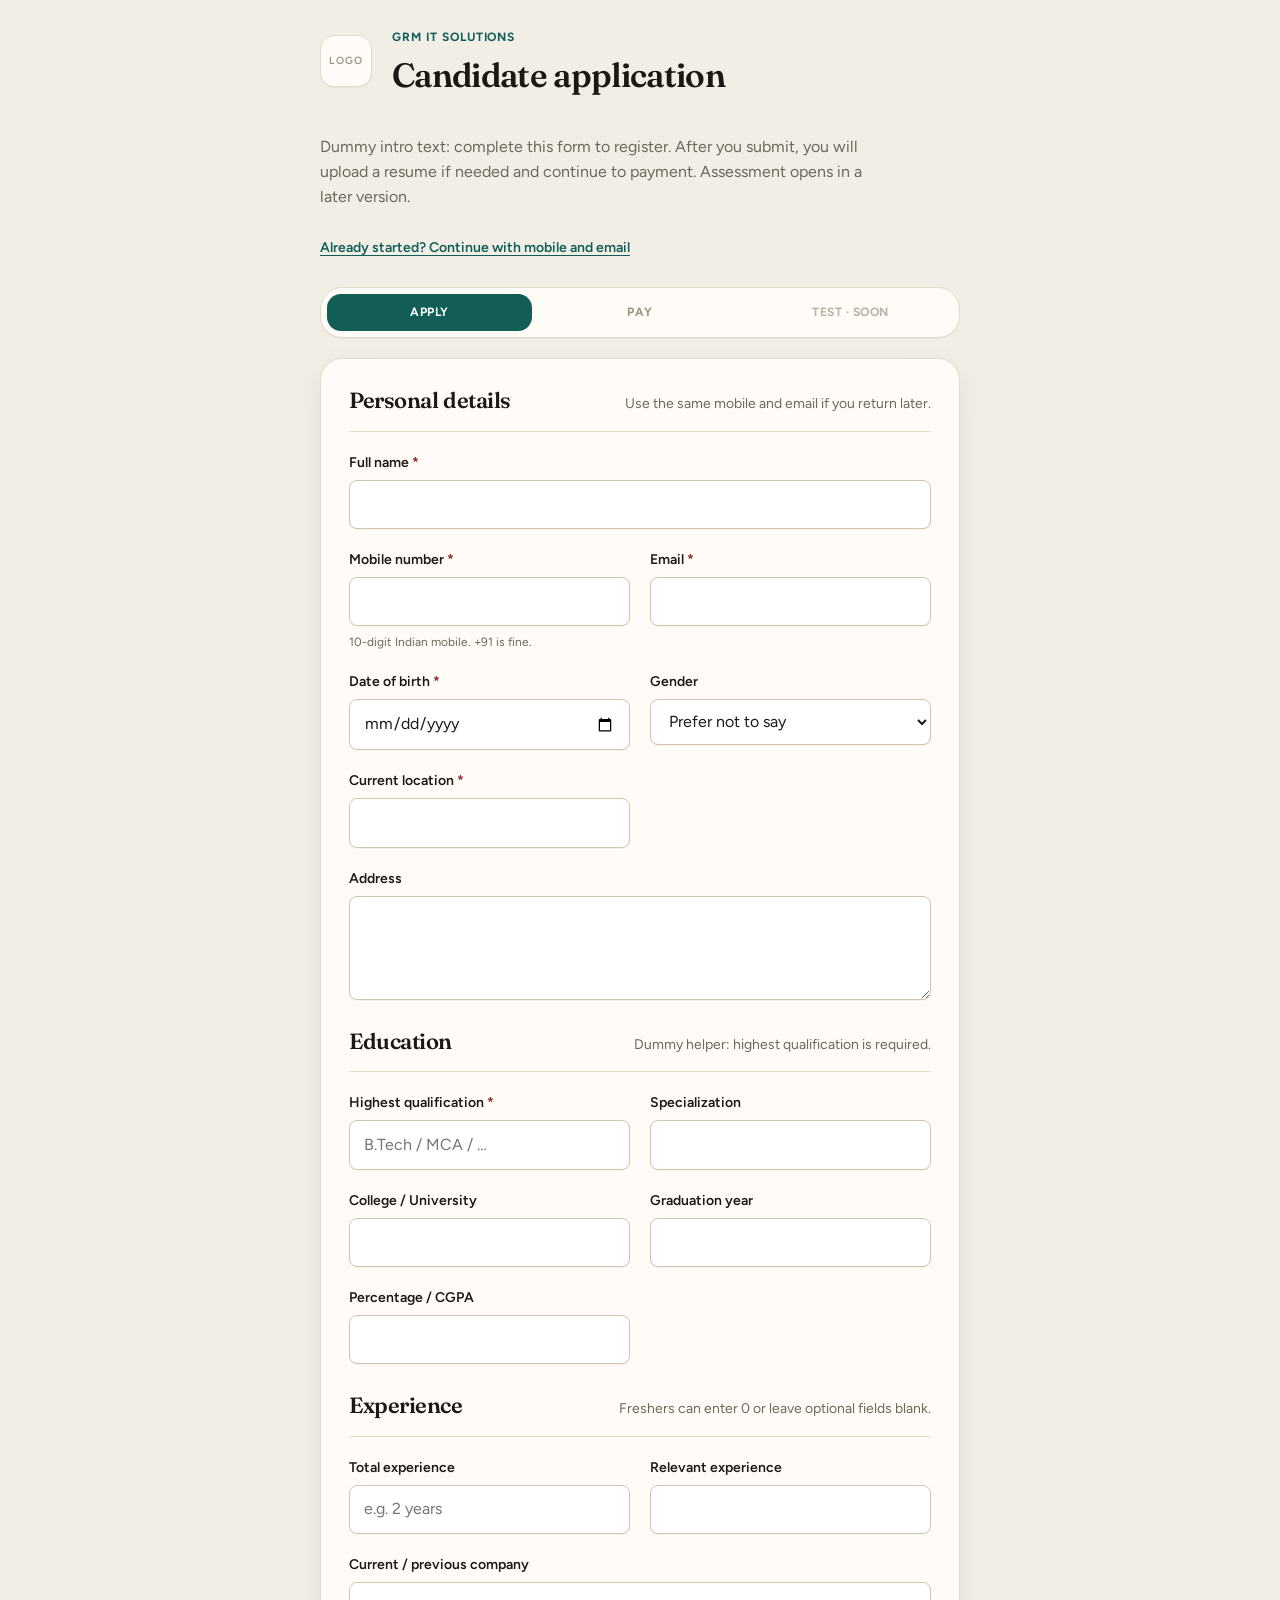
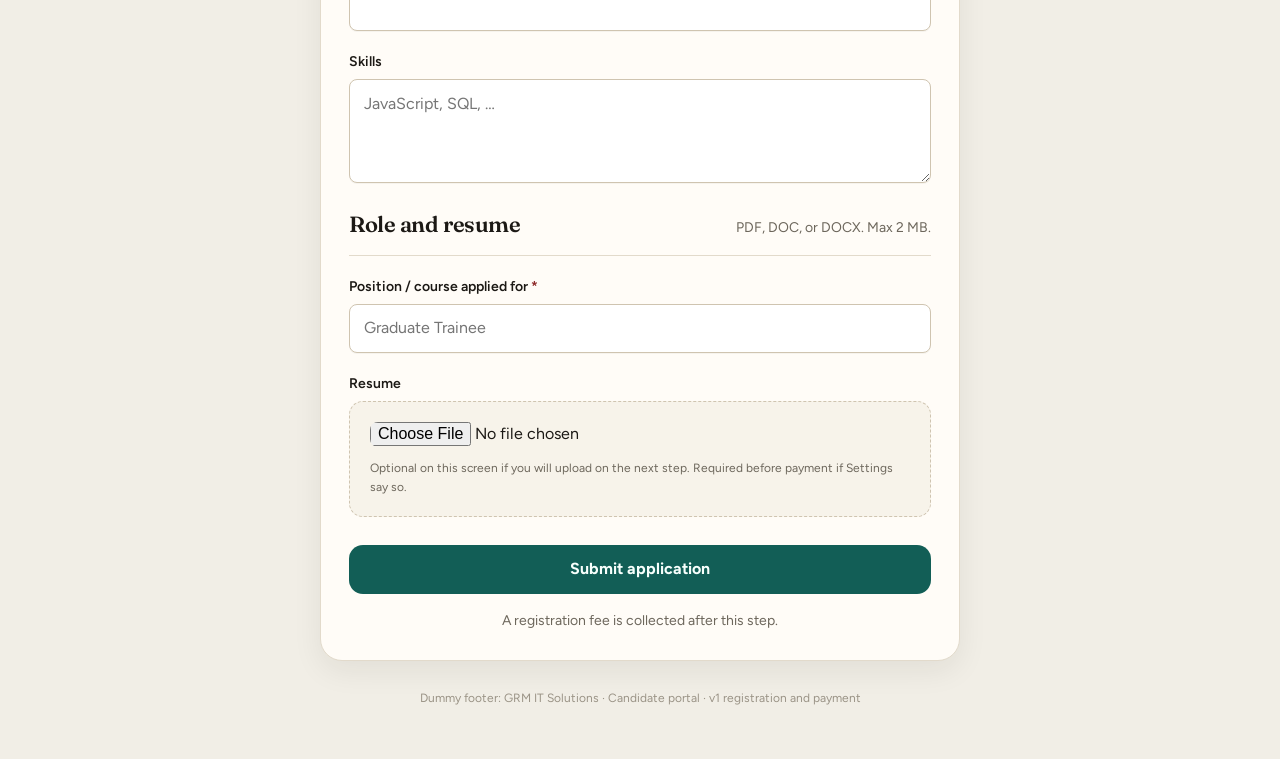
==== index.html @ 45c0b089 "Add GRM candidate portal frontend for apply and payment. Static mobile-first pages talk to the Apps " ====
<!DOCTYPE html>
<html lang="en">
  <head>
    <meta charset="utf-8" />
    <meta name="viewport" content="width=device-width, initial-scale=1, viewport-fit=cover" />
    <title>Candidate application — GRM IT Solutions</title>
    <link rel="stylesheet" href="css/tokens.css" />
    <link rel="stylesheet" href="css/app.css" />
  </head>
  <body>
    <div class="page">
      <header class="top">
        <div class="brand">
          <div class="logo-slot" aria-label="Company logo placeholder"></div>
          <div>
            <p class="eyebrow">GRM IT Solutions</p>
            <h1>Candidate application</h1>
          </div>
        </div>
        <p class="lede">
          Dummy intro text: complete this form to register. After you submit, you will upload a
          resume if needed and continue to payment. Assessment opens in a later version.
        </p>
        <a class="continue-link" href="status.html">Already started? Continue with mobile and email</a>
      </header>

      <nav class="stepper" aria-label="Application progress">
        <div class="step is-current">Apply</div>
        <div class="step">Pay</div>
        <div class="step is-soon">Test · Soon</div>
      </nav>

      <div id="existing" class="card hidden" style="margin-top: 1.25rem">
        <p class="kicker">You have an application on this device</p>
        <p class="lede" id="existing-copy"></p>
        <div class="actions">
          <a class="btn btn-primary" href="pay.html">Continue</a>
        </div>
      </div>

      <form id="apply-form" class="card" style="margin-top: 1.25rem" novalidate>
        <div id="banner" class="banner" role="status"></div>

        <div class="section-title">
          <h2>Personal details</h2>
          <p>Use the same mobile and email if you return later.</p>
        </div>
        <div class="grid two">
          <div class="field span-2">
            <label for="fullName">Full name <span class="req">*</span></label>
            <input id="fullName" name="fullName" autocomplete="name" required />
          </div>
          <div class="field">
            <label for="mobile">Mobile number <span class="req">*</span></label>
            <input id="mobile" name="mobile" type="tel" inputmode="numeric" autocomplete="tel" required />
            <p class="hint">10-digit Indian mobile. +91 is fine.</p>
          </div>
          <div class="field">
            <label for="email">Email <span class="req">*</span></label>
            <input id="email" name="email" type="email" autocomplete="email" required />
          </div>
          <div class="field">
            <label for="dob">Date of birth <span class="req">*</span></label>
            <input id="dob" name="dob" type="date" required />
          </div>
          <div class="field">
            <label for="gender">Gender</label>
            <select id="gender" name="gender">
              <option value="">Prefer not to say</option>
              <option>Female</option>
              <option>Male</option>
              <option>Other</option>
            </select>
          </div>
          <div class="field">
            <label for="currentLocation">Current location <span class="req">*</span></label>
            <input id="currentLocation" name="currentLocation" autocomplete="address-level2" required />
          </div>
          <div class="field span-2">
            <label for="address">Address</label>
            <textarea id="address" name="address" autocomplete="street-address"></textarea>
          </div>
        </div>

        <div class="section-title" style="margin-top: 1.75rem">
          <h2>Education</h2>
          <p>Dummy helper: highest qualification is required.</p>
        </div>
        <div class="grid two">
          <div class="field">
            <label for="highestQualification">Highest qualification <span class="req">*</span></label>
            <input id="highestQualification" name="highestQualification" required placeholder="B.Tech / MCA / …" />
          </div>
          <div class="field">
            <label for="specialization">Specialization</label>
            <input id="specialization" name="specialization" />
          </div>
          <div class="field">
            <label for="college">College / University</label>
            <input id="college" name="college" />
          </div>
          <div class="field">
            <label for="graduationYear">Graduation year</label>
            <input id="graduationYear" name="graduationYear" inputmode="numeric" maxlength="4" />
          </div>
          <div class="field">
            <label for="percentageCgpa">Percentage / CGPA</label>
            <input id="percentageCgpa" name="percentageCgpa" />
          </div>
        </div>

        <div class="section-title" style="margin-top: 1.75rem">
          <h2>Experience</h2>
          <p>Freshers can enter 0 or leave optional fields blank.</p>
        </div>
        <div class="grid two">
          <div class="field">
            <label for="totalExperience">Total experience</label>
            <input id="totalExperience" name="totalExperience" placeholder="e.g. 2 years" />
          </div>
          <div class="field">
            <label for="relevantExperience">Relevant experience</label>
            <input id="relevantExperience" name="relevantExperience" />
          </div>
          <div class="field span-2">
            <label for="currentCompany">Current / previous company</label>
            <input id="currentCompany" name="currentCompany" />
          </div>
          <div class="field span-2">
            <label for="skills">Skills</label>
            <textarea id="skills" name="skills" placeholder="JavaScript, SQL, …"></textarea>
          </div>
        </div>

        <div class="section-title" style="margin-top: 1.75rem">
          <h2>Role and resume</h2>
          <p>PDF, DOC, or DOCX. Max 2 MB.</p>
        </div>
        <div class="grid two">
          <div class="field span-2">
            <label for="positionCourse">Position / course applied for <span class="req">*</span></label>
            <input
              id="positionCourse"
              name="positionCourse"
              list="roles"
              required
              placeholder="Graduate Trainee"
            />
            <datalist id="roles">
              <option value="Graduate Trainee"></option>
              <option value="Junior Software Engineer"></option>
              <option value="Frontend Developer"></option>
              <option value="Backend Developer"></option>
              <option value="Internship"></option>
            </datalist>
          </div>
          <div class="field span-2">
            <label for="resume">Resume</label>
            <div class="file">
              <input id="resume" name="resume" type="file" accept=".pdf,.doc,.docx,application/pdf" />
              <p class="hint" id="resume-hint">Optional on this screen if you will upload on the next step. Required before payment if Settings say so.</p>
            </div>
          </div>
        </div>

        <div class="actions">
          <button class="btn btn-primary" id="submit-btn" type="submit">Submit application</button>
          <p class="fee-note" id="fee-note">A registration fee is collected after this step.</p>
        </div>
      </form>

      <p class="foot">Dummy footer: GRM IT Solutions · Candidate portal · v1 registration and payment</p>
    </div>

    <script src="js/config.js"></script>
    <script src="js/api.js"></script>
    <script src="js/apply.js"></script>
  </body>
</html>
---- css/tokens.css ----
/* =============================================================================
   GRM IT Solutions — brand tokens
   Change colors, type, and spacing here. Components in app.css only use these.
   ============================================================================= */

@import url("https://fonts.googleapis.com/css2?family=Figtree:ital,wght@0,400;0,500;0,600;0,700;1,400&family=Fraunces:opsz,wght@9..144,500;9..144,600;9..144,700&display=swap");

:root {
  /* Type — swap these two families to rebrand */
  --font-display: "Fraunces", Georgia, "Times New Roman", serif;
  --font-body: "Figtree", "Segoe UI", system-ui, sans-serif;

  --text-xs: 0.75rem;
  --text-sm: 0.875rem;
  --text-md: 1rem;
  --text-lg: 1.125rem;
  --text-xl: 1.375rem;
  --text-2xl: clamp(1.6rem, 4vw, 2.1rem);
  --leading-tight: 1.2;
  --leading-body: 1.55;
  --tracking-wide: 0.08em;

  /* Color — warm paper + deep teal. Replace the accent to rebrand. */
  --color-bg: #f1eee6;
  --color-bg-tint: #e7efe9;
  --color-surface: #fffcf7;
  --color-surface-2: #f7f3ea;
  --color-text: #1c1915;
  --color-muted: #6d675c;
  --color-faint: #9a9386;
  --color-line: #e2dacb;
  --color-line-strong: #cfc4b0;

  --color-accent: #125e56;
  --color-accent-hover: #0e4a44;
  --color-accent-soft: #dceeea;
  --color-accent-on: #f7fffc;

  --color-danger: #8f2d2d;
  --color-danger-soft: #f8e8e8;
  --color-ok: #1f6b45;
  --color-ok-soft: #e3f4ea;
  --color-warn: #8a5a10;
  --color-warn-soft: #f8edd6;

  --radius-sm: 8px;
  --radius-md: 14px;
  --radius-lg: 22px;
  --radius-pill: 999px;

  --space-2: 0.25rem;
  --space-4: 0.5rem;
  --space-8: 0.75rem;
  --space-12: 1rem;
  --space-16: 1.25rem;
  --space-24: 1.75rem;
  --space-32: 2.25rem;
  --space-48: 3.25rem;

  --shadow-sm: 0 1px 0 rgba(28, 25, 21, 0.04);
  --shadow-md: 0 10px 30px rgba(28, 25, 21, 0.07);
  --wrap: 40rem;
  --tap: 2.75rem;
  --focus: 0 0 0 3px var(--color-accent-soft);
}
---- css/app.css ----
*,
*::before,
*::after {
  box-sizing: border-box;
}

html {
  -webkit-text-size-adjust: 100%;
}

body {
  margin: 0;
  min-height: 100dvh;
  font-family: var(--font-body);
  font-size: var(--text-md);
  line-height: var(--leading-body);
  color: var(--color-text);
  background:
    radial-gradient(1200px 500px at 10% -10%, var(--color-bg-tint), transparent 55%),
    var(--color-bg);
}

img {
  max-width: 100%;
  display: block;
}

h1,
h2,
h3 {
  font-family: var(--font-display);
  font-weight: 600;
  line-height: var(--leading-tight);
  letter-spacing: -0.02em;
  margin: 0;
}

h1 {
  font-size: var(--text-2xl);
}

h2 {
  font-size: var(--text-xl);
}

p {
  margin: 0;
}

a {
  color: var(--color-accent);
  text-underline-offset: 0.18em;
}

button,
input,
select,
textarea {
  font: inherit;
  color: inherit;
}

.page {
  width: min(100% - 1.5rem, var(--wrap));
  margin: 0 auto;
  padding: var(--space-24) 0 calc(var(--space-48) + env(safe-area-inset-bottom));
}

.top {
  display: flex;
  flex-direction: column;
  gap: var(--space-24);
  margin-bottom: var(--space-24);
}

.brand {
  display: flex;
  align-items: center;
  gap: var(--space-16);
}

/* Empty box until a logo <img> is dropped in */
.logo-slot {
  flex: 0 0 3.25rem;
  width: 3.25rem;
  height: 3.25rem;
  border-radius: var(--radius-md);
  border: 1px solid var(--color-line);
  background: var(--color-surface);
  display: grid;
  place-items: center;
  overflow: hidden;
  box-shadow: var(--shadow-sm);
}

.logo-slot img {
  width: 100%;
  height: 100%;
  object-fit: contain;
}

.logo-slot:empty::after {
  content: "Logo";
  font-size: 0.65rem;
  font-weight: 600;
  letter-spacing: var(--tracking-wide);
  text-transform: uppercase;
  color: var(--color-faint);
}

.eyebrow {
  font-size: var(--text-xs);
  font-weight: 700;
  letter-spacing: var(--tracking-wide);
  text-transform: uppercase;
  color: var(--color-accent);
  margin-bottom: var(--space-4);
}

.lede {
  color: var(--color-muted);
  margin-top: var(--space-8);
  max-width: 34em;
}

.continue-link {
  font-size: var(--text-sm);
  font-weight: 600;
}

.stepper {
  display: grid;
  grid-template-columns: 1fr 1fr 1fr;
  gap: 0.4rem;
  padding: 0.4rem;
  background: var(--color-surface);
  border: 1px solid var(--color-line);
  border-radius: var(--radius-lg);
  box-shadow: var(--shadow-sm);
}

.step {
  text-align: center;
  padding: 0.55rem 0.3rem;
  border-radius: var(--radius-md);
  font-size: var(--text-xs);
  font-weight: 700;
  letter-spacing: 0.04em;
  text-transform: uppercase;
  color: var(--color-faint);
}

.step.is-done {
  color: var(--color-ok);
}

.step.is-current {
  background: var(--color-accent);
  color: var(--color-accent-on);
}

.step.is-soon {
  opacity: 0.7;
  position: relative;
}

.coming-soon {
  margin-top: var(--space-16);
  padding: var(--space-16);
  border-radius: var(--radius-md);
  border: 1px dashed var(--color-line-strong);
  background: var(--color-surface-2);
}

.coming-soon .badge {
  display: inline-block;
  margin-bottom: var(--space-8);
  padding: 0.25rem 0.65rem;
  border-radius: var(--radius-pill);
  background: var(--color-warn-soft);
  color: var(--color-warn);
  font-size: var(--text-xs);
  font-weight: 700;
  letter-spacing: var(--tracking-wide);
  text-transform: uppercase;
}

.coming-soon h3 {
  font-size: var(--text-lg);
  margin-bottom: var(--space-4);
}

.coming-soon p {
  color: var(--color-muted);
  font-size: var(--text-sm);
}

.btn.is-disabled,
.btn:disabled {
  opacity: 0.5;
  cursor: not-allowed;
  pointer-events: none;
}

.card {
  background: var(--color-surface);
  border: 1px solid var(--color-line);
  border-radius: var(--radius-lg);
  box-shadow: var(--shadow-md);
  padding: var(--space-24);
}

.card + .card {
  margin-top: var(--space-16);
}

.section-title {
  display: flex;
  flex-direction: column;
  align-items: flex-start;
  gap: var(--space-4);
  margin-bottom: var(--space-16);
  padding-bottom: var(--space-12);
  border-bottom: 1px solid var(--color-line);
}

.section-title p {
  font-size: var(--text-sm);
  color: var(--color-muted);
}

@media (min-width: 640px) {
  .section-title {
    flex-direction: row;
    align-items: baseline;
    justify-content: space-between;
    gap: var(--space-12);
  }
}

.grid {
  display: grid;
  gap: var(--space-16);
}

@media (min-width: 640px) {
  .grid.two {
    grid-template-columns: 1fr 1fr;
  }
}

.field {
  display: flex;
  flex-direction: column;
  gap: 0.4rem;
}

.field.span-2 {
  grid-column: 1 / -1;
}

.field label {
  font-size: var(--text-sm);
  font-weight: 600;
}

.req {
  color: var(--color-danger);
  font-weight: 700;
}

.hint {
  font-size: var(--text-xs);
  color: var(--color-muted);
}

.field input,
.field select,
.field textarea {
  min-height: var(--tap);
  width: 100%;
  padding: 0.7rem 0.85rem;
  border: 1px solid var(--color-line-strong);
  border-radius: var(--radius-sm);
  background: #fff;
  box-shadow: var(--shadow-sm);
}

.field textarea {
  min-height: 6.5rem;
  resize: vertical;
}

.field input:focus,
.field select:focus,
.field textarea:focus {
  outline: none;
  border-color: var(--color-accent);
  box-shadow: var(--focus);
}

.file {
  border: 1.5px dashed var(--color-line-strong);
  border-radius: var(--radius-md);
  padding: var(--space-16);
  background: var(--color-surface-2);
  display: flex;
  flex-direction: column;
  gap: var(--space-8);
}

.file input[type="file"] {
  min-height: auto;
  padding: 0;
  border: 0;
  box-shadow: none;
  background: transparent;
}

.actions {
  display: flex;
  flex-direction: column;
  gap: var(--space-12);
  margin-top: var(--space-24);
}

.btn {
  display: inline-flex;
  align-items: center;
  justify-content: center;
  gap: 0.5rem;
  min-height: var(--tap);
  padding: 0.75rem 1.15rem;
  border: 0;
  border-radius: var(--radius-md);
  font-weight: 700;
  cursor: pointer;
  text-decoration: none;
}

.btn:disabled {
  opacity: 0.55;
  cursor: not-allowed;
}

.btn-primary {
  background: var(--color-accent);
  color: var(--color-accent-on);
}

.btn-primary:hover:not(:disabled) {
  background: var(--color-accent-hover);
}

.btn-ghost {
  background: transparent;
  color: var(--color-text);
  border: 1px solid var(--color-line-strong);
}

.fee-note {
  text-align: center;
  font-size: var(--text-sm);
  color: var(--color-muted);
}

.banner {
  display: none;
  margin-bottom: var(--space-16);
  padding: 0.9rem 1rem;
  border-radius: var(--radius-md);
  font-size: var(--text-sm);
  font-weight: 600;
}

.banner.is-on {
  display: block;
}

.banner.is-error {
  background: var(--color-danger-soft);
  color: var(--color-danger);
}

.banner.is-ok {
  background: var(--color-ok-soft);
  color: var(--color-ok);
}

.banner.is-warn {
  background: var(--color-warn-soft);
  color: var(--color-warn);
}

.summary {
  display: grid;
  gap: 0.75rem;
}

.summary-row {
  display: flex;
  justify-content: space-between;
  gap: 1rem;
  font-size: var(--text-sm);
}

.summary-row span:first-child {
  color: var(--color-muted);
}

.kicker {
  font-family: var(--font-display);
  font-size: var(--text-lg);
  margin-bottom: var(--space-8);
}

.foot {
  margin-top: var(--space-24);
  font-size: var(--text-xs);
  color: var(--color-faint);
  text-align: center;
}

.hidden {
  display: none !important;
}

.amount {
  font-family: var(--font-display);
  font-size: 2rem;
  letter-spacing: -0.03em;
}
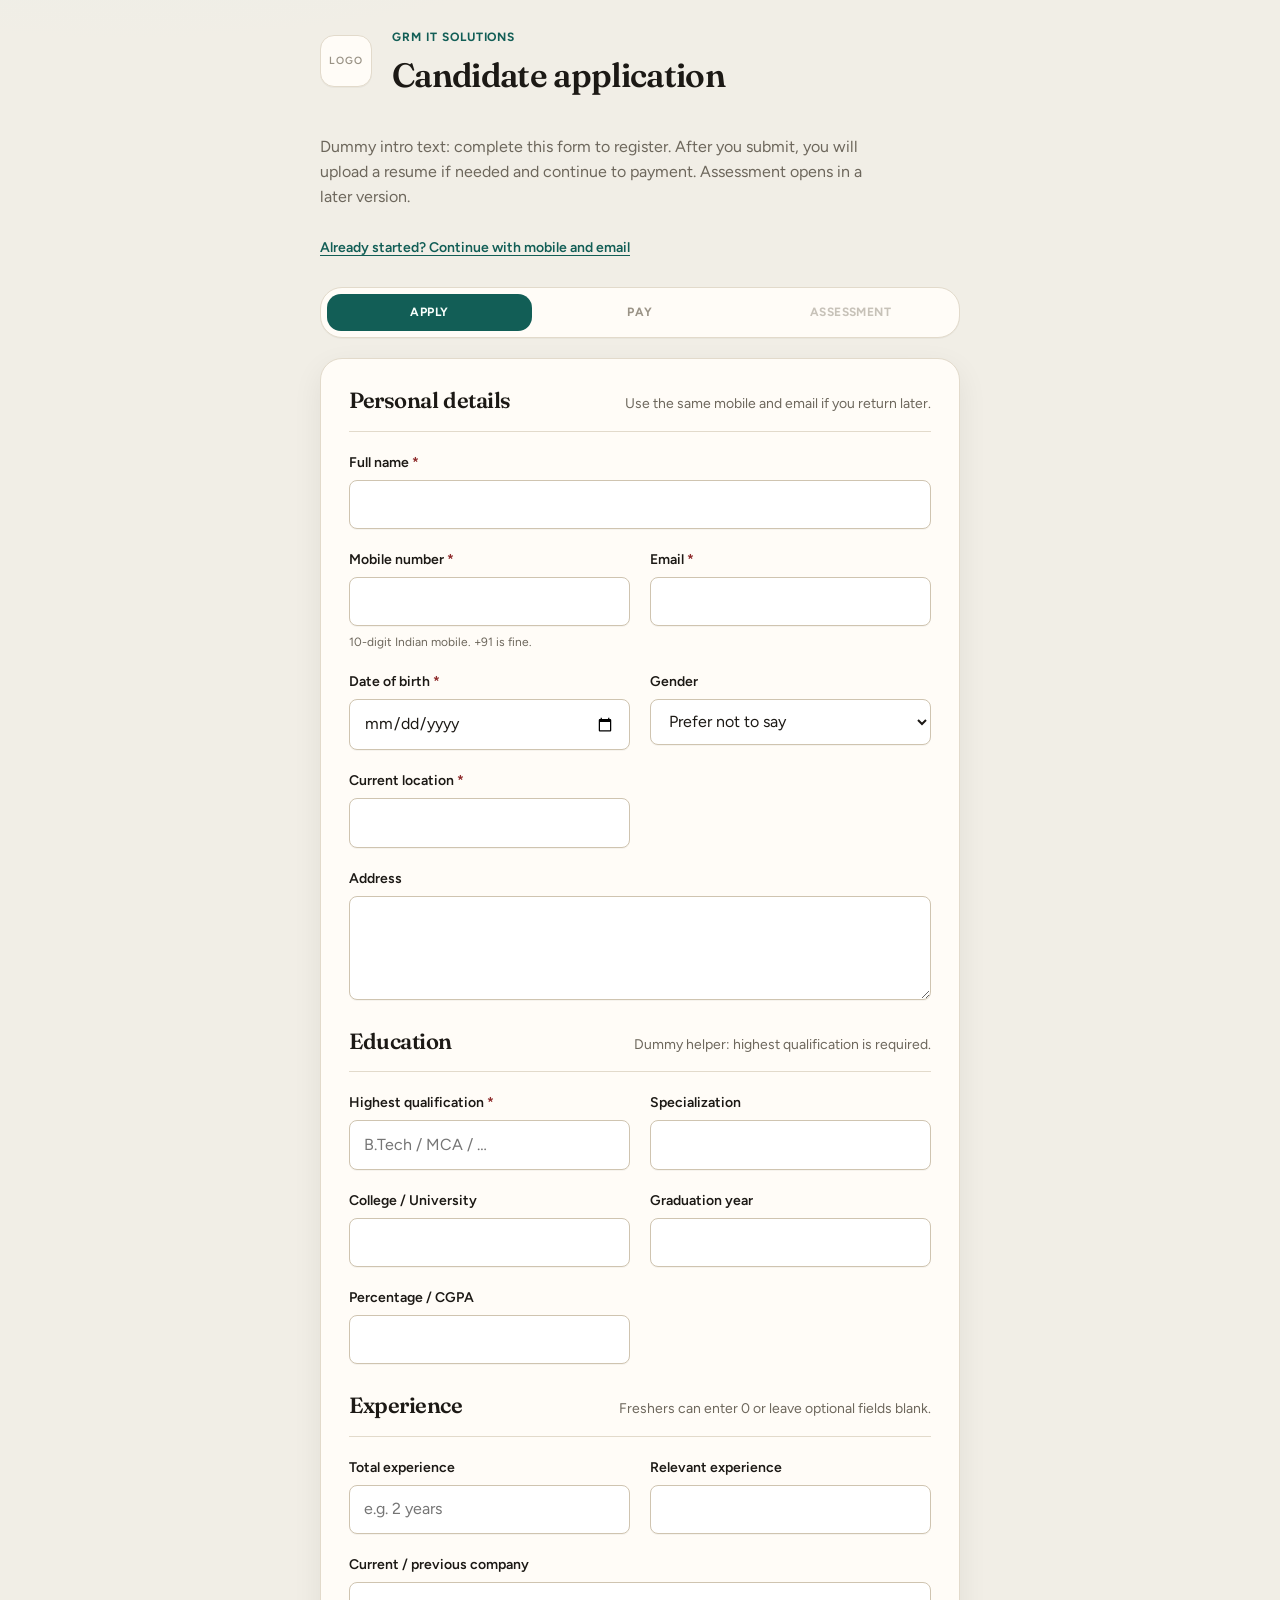
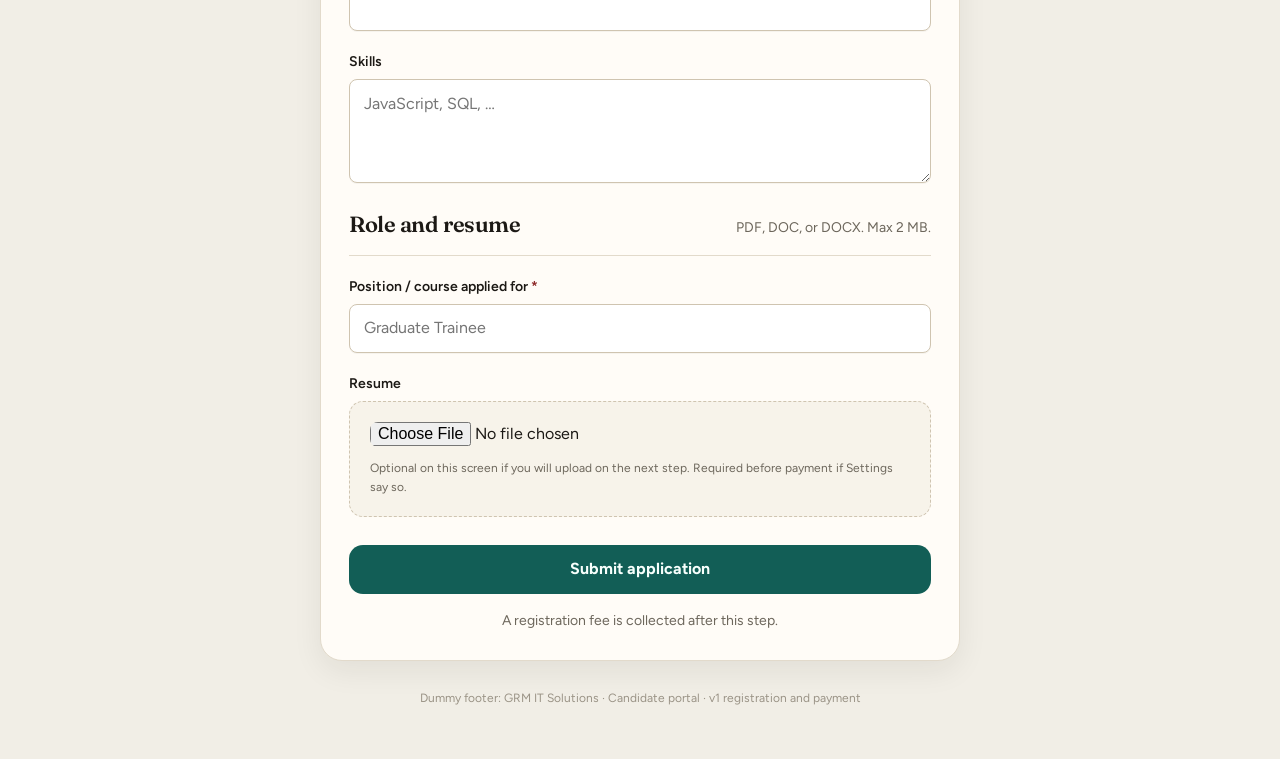
==== commit fca5988a: "text changes" ====
--- a/index.html
+++ b/index.html
@@ -27,7 +27,7 @@
       <nav class="stepper" aria-label="Application progress">
         <div class="step is-current">Apply</div>
         <div class="step">Pay</div>
-        <div class="step is-soon">Test · Soon</div>
+        <div class="step is-soon">Assessment</div>
       </nav>
 
       <div id="existing" class="card hidden" style="margin-top: 1.25rem">
--- a/css/app.css
+++ b/css/app.css
@@ -160,46 +160,12 @@
 }
 
 .step.is-soon {
-  opacity: 0.7;
-  position: relative;
-}
-
-.coming-soon {
-  margin-top: var(--space-16);
-  padding: var(--space-16);
-  border-radius: var(--radius-md);
-  border: 1px dashed var(--color-line-strong);
-  background: var(--color-surface-2);
-}
-
-.coming-soon .badge {
-  display: inline-block;
-  margin-bottom: var(--space-8);
-  padding: 0.25rem 0.65rem;
-  border-radius: var(--radius-pill);
-  background: var(--color-warn-soft);
-  color: var(--color-warn);
-  font-size: var(--text-xs);
-  font-weight: 700;
-  letter-spacing: var(--tracking-wide);
-  text-transform: uppercase;
-}
-
-.coming-soon h3 {
-  font-size: var(--text-lg);
-  margin-bottom: var(--space-4);
-}
-
-.coming-soon p {
-  color: var(--color-muted);
-  font-size: var(--text-sm);
-}
-
-.btn.is-disabled,
+  opacity: 0.55;
+}
+
 .btn:disabled {
   opacity: 0.5;
   cursor: not-allowed;
-  pointer-events: none;
 }
 
 .card {
